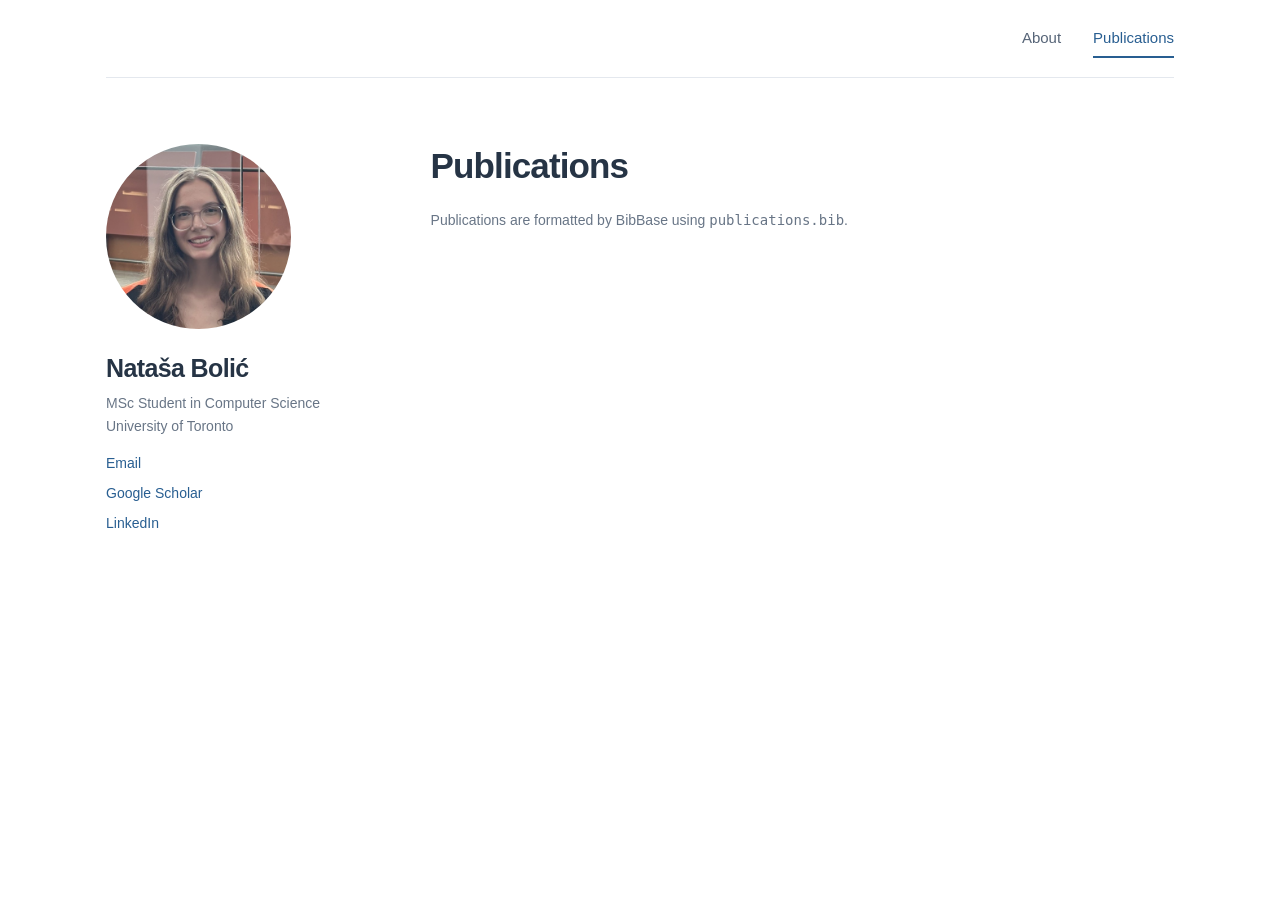
==== publications.html @ 62540051 "Add files via upload" ====
<!doctype html>
<html lang="en">
<head>
  <meta charset="utf-8">
  <meta name="viewport" content="width=device-width, initial-scale=1">
  <meta name="description" content="Academic website of Your Name — research and publications.">
  <title>Publications | Nata&#x0161;a Boli&#263;</title>
  <link rel="stylesheet" href="style.css">
</head>
<body>
  <a class="skip-link" href="#main">Skip to content</a>
  <div class="site">
    <header class="topbar"><nav aria-label="Main navigation">
        <a href="index.html">About</a>
        <a href="publications.html" aria-current="page">Publications</a>
    </nav></header>
    <div class="layout">
      <aside class="profile" aria-label="Profile">
        <img class="profile-photo" src="profile-picture.jpg" alt="Profile photo">
        <h2 class="profile-name">Nata&#x0161;a Boli&#263;</h2>
        <p class="profile-position">MSc Student in Computer Science<br>University of Toronto</p>
        <div class="profile-links">
          <a href="mailto:natasa.bolic@mail.utoronto.ca">Email</a>
          <a href="https://scholar.google.ca/citations?user=zJtNvw4AAAAJ" target="_blank" rel="noopener noreferrer">Google Scholar</a>
          <a href="https://www.linkedin.com/in/natasa-bolic/" target="_blank" rel="noopener noreferrer">LinkedIn</a>
          <!--<a href="https://github.com/" target="_blank" rel="noopener noreferrer">GitHub</a> -->
          <!--<a href="cv.pdf">CV (PDF)</a> -->
        </div>
      </aside>
      <main class="content" id="main">
        <h1>Publications</h1>
        <p class="note">Publications are formatted by BibBase using <code>publications.bib</code>.</p>
        <div class="bibbase-publications">
          <script src="https://bibbase.org/show?bib=https://Natasa127.github.io/publications.bib&amp;jsonp=1"></script>
          <noscript>Please enable JavaScript to view the publication list.</noscript>
        </div>
      </main>
    </div>
  </div>
  <script>document.getElementById('year').textContent = new Date().getFullYear();</script>
</body>
</html>
---- style.css ----
/* Edit the colours and spacing here. All four pages share this stylesheet. */
:root { --text: #263445; --muted: #687586; --accent: #285e91; --line: #e4e8ee; --background: #fff; }
* { box-sizing: border-box; }
html { font-family: -apple-system, BlinkMacSystemFont, "Segoe UI", Arial, sans-serif; color: var(--text); background: var(--background); line-height: 1.7; }
body { margin: 0; }
a { color: var(--accent); text-decoration: none; }
a:hover, a:focus-visible { text-decoration: underline; }
.site { max-width: 1140px; margin: 0 auto; padding: 0 36px; }
.topbar { display: flex; justify-content: flex-end; border-bottom: 1px solid var(--line); min-height: 78px; align-items: center; }
.topbar nav { display: flex; flex-wrap: wrap; gap: 32px; }
.topbar nav a { color: #566477; font-size: 15px; font-weight: 500; padding: 6px 0; border-bottom: 2px solid transparent; }
.topbar nav a[aria-current="page"] { color: var(--accent); border-bottom-color: var(--accent); }
.layout { display: grid; grid-template-columns: 235px minmax(0, 1fr); gap: clamp(45px, 7vw, 100px); padding: 66px 0 64px; align-items: start; }
/* On desktop, the sidebar stays visible while the page content scrolls. */
.profile { position: sticky; top: 32px; }
.profile-photo { width: 185px; height: 185px; max-width: 100%; object-fit: cover; border-radius: 50%; display: block; background: #e9edf2; }
.profile-name { font-size: 25px; line-height: 1.25; margin: 24px 0 8px; letter-spacing: -.025em; }
.profile-position { color: var(--muted); font-size: 14px; line-height: 1.6; margin: 0 0 15px; }
.profile-links { display: flex; flex-direction: column; gap: 6px; font-size: 14px; }
.content { min-width: 0; max-width: 735px; }
h1 { font-size: clamp(28px, 3vw, 35px); margin: 0 0 21px; line-height: 1.25; letter-spacing: -.025em; }
h2 { font-size: 21px; margin: 38px 0 12px; line-height: 1.4; }
p { margin: 0 0 18px; }
.content ul { padding-left: 22px; }
.content li { margin-bottom: 7px; }
.muted { color: var(--muted); }
.note { color: var(--muted); font-size: 14px; }
.bibbase-publications { min-height: 90px; overflow-wrap: anywhere; }
footer { border-top: 1px solid var(--line); padding: 22px 0 34px; font-size: 13px; color: var(--muted); }
.skip-link { position: absolute; left: 12px; top: -110px; background: #fff; padding: 8px 12px; z-index: 9; }
.skip-link:focus { top: 8px; }
@media (max-width: 730px) {
  .site { padding: 0 22px; }
  .topbar { justify-content: flex-start; min-height: 65px; }
  .topbar nav { gap: 20px; }
  .layout { grid-template-columns: 1fr; gap: 32px; padding-top: 35px; }
  .profile { position: static; display: grid; grid-template-columns: 110px 1fr; column-gap: 20px; align-items: start; }
  .profile-photo { width: 110px; height: 110px; grid-row: span 4; }
  .profile-name { margin: 0 0 6px; font-size: 23px; }
  .profile-position, .profile-blurb { margin-bottom: 9px; }
  .profile-links { flex-direction: row; flex-wrap: wrap; column-gap: 16px; }
}
@media (max-width: 420px) { .profile { grid-template-columns: 85px 1fr; gap: 12px; } .profile-photo { width: 85px; height: 85px; } .topbar nav { gap: 12px; } .topbar nav a { font-size: 13px; } }
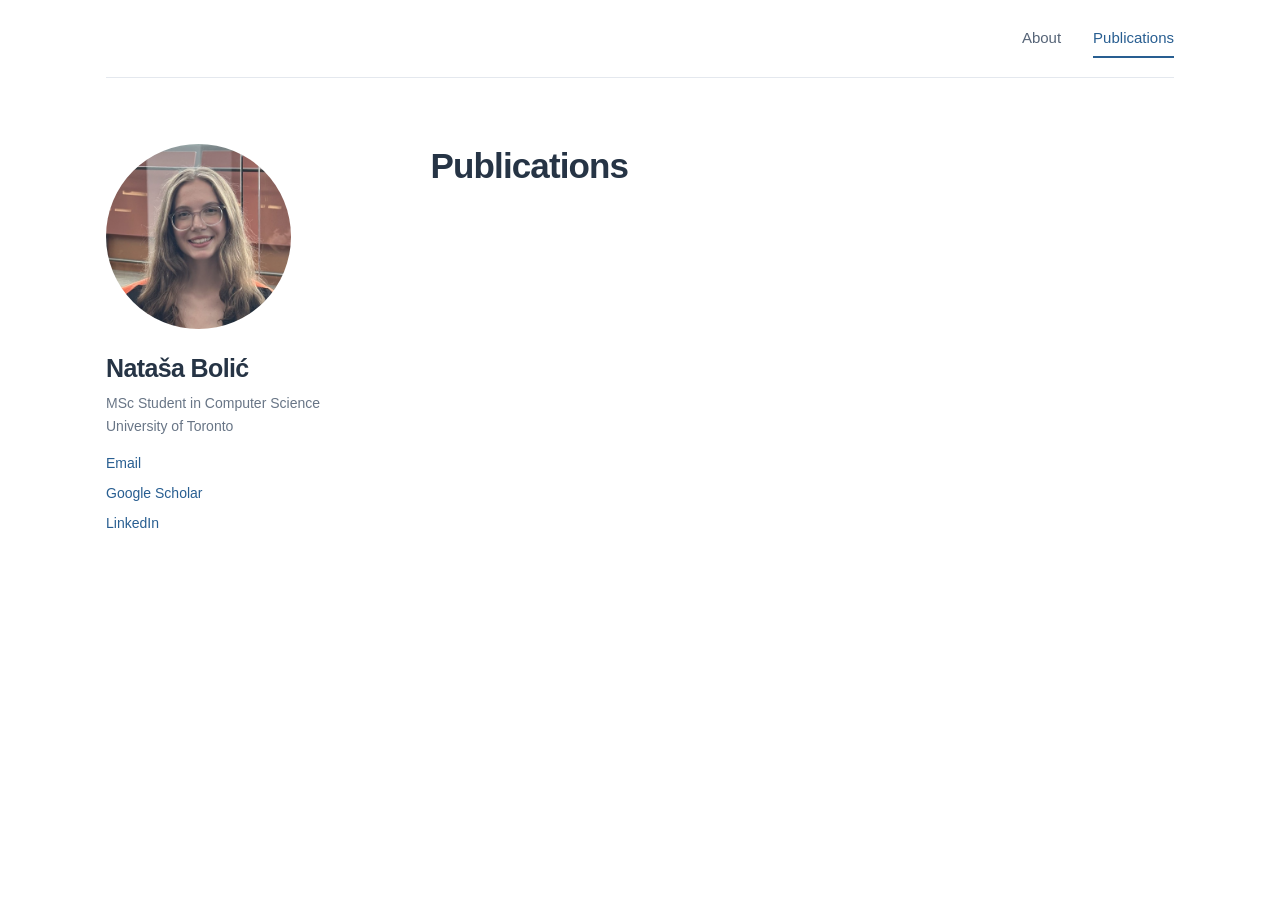
==== commit 9fb3d90d: "Update publications.html" ====
--- a/publications.html
+++ b/publications.html
@@ -29,7 +29,6 @@
       </aside>
       <main class="content" id="main">
         <h1>Publications</h1>
-        <p class="note">Publications are formatted by BibBase using <code>publications.bib</code>.</p>
         <div class="bibbase-publications">
           <script src="https://bibbase.org/show?bib=https://Natasa127.github.io/publications.bib&amp;jsonp=1"></script>
           <noscript>Please enable JavaScript to view the publication list.</noscript>
